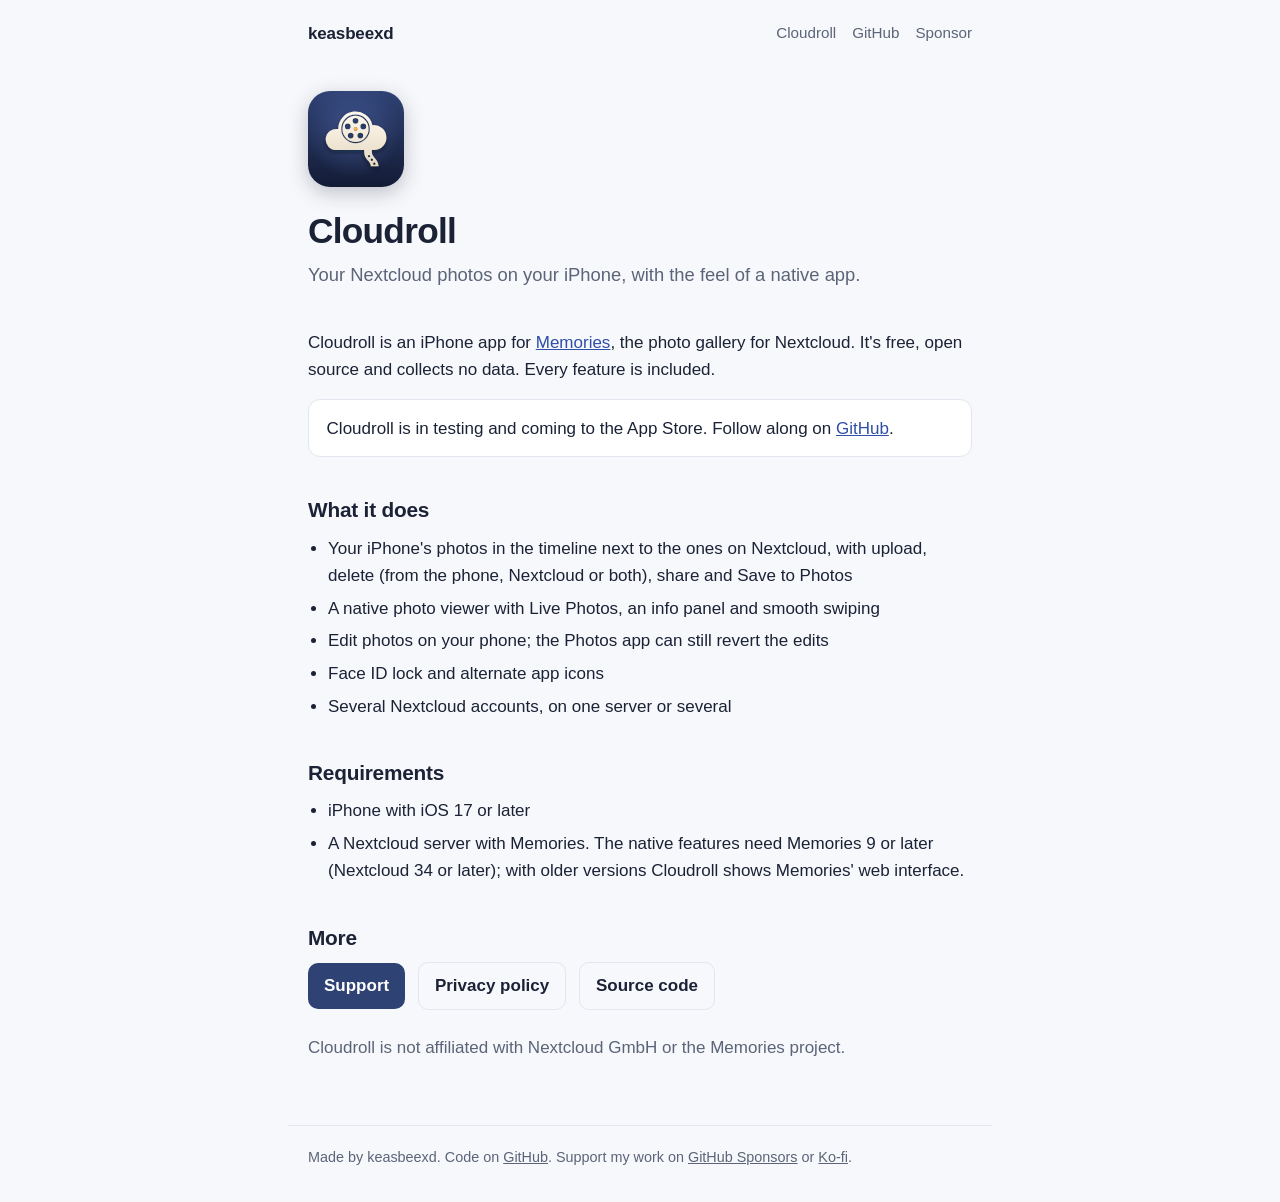
==== cloudroll/index.html @ 5932653b "Home page, Cloudroll page, privacy policy and support page Co-Authored-By: Claude Opus 5.5 <noreply@" ====
<!doctype html>
<html lang="en">
<head>
<meta charset="utf-8">
<meta name="viewport" content="width=device-width, initial-scale=1">
<title>Cloudroll</title>
<meta name="description" content="Cloudroll is a free, open-source iPhone app for Memories, the photo gallery for Nextcloud.">
<link rel="stylesheet" href="/assets/site.css">
<link rel="icon" href="/assets/cloudroll-icon.svg" type="image/svg+xml">
</head>
<body>
<header class="site">
  <a class="home" href="/">keasbeexd</a>
  <nav>
    <a href="/cloudroll/">Cloudroll</a>
    <a href="https://github.com/keasbeexd">GitHub</a>
    <a href="https://github.com/sponsors/keasbeexd">Sponsor</a>
  </nav>
</header>
<main>
<div class="hero">
  <img src="/assets/cloudroll-icon.svg" alt="Cloudroll app icon">
  <div>
    <h1>Cloudroll</h1>
    <p class="lede">Your Nextcloud photos on your iPhone, with the feel of a native app.</p>
  </div>
</div>

<p>Cloudroll is an iPhone app for <a href="https://memories.gallery">Memories</a>, the photo gallery for Nextcloud. It's free, open source and collects no data. Every feature is included.</p>

<div class="note">Cloudroll is in testing and coming to the App Store. Follow along on <a href="https://github.com/keasbeexd/cloudroll">GitHub</a>.</div>

<h2>What it does</h2>
<ul>
  <li>Your iPhone's photos in the timeline next to the ones on Nextcloud, with upload, delete (from the phone, Nextcloud or both), share and Save to Photos</li>
  <li>A native photo viewer with Live Photos, an info panel and smooth swiping</li>
  <li>Edit photos on your phone; the Photos app can still revert the edits</li>
  <li>Face ID lock and alternate app icons</li>
  <li>Several Nextcloud accounts, on one server or several</li>
</ul>

<h2>Requirements</h2>
<ul>
  <li>iPhone with iOS 17 or later</li>
  <li>A Nextcloud server with Memories. The native features need Memories 9 or later (Nextcloud 34 or later); with older versions Cloudroll shows Memories' web interface.</li>
</ul>

<h2>More</h2>
<p>
  <a class="button" href="/cloudroll/support/">Support</a>
  <a class="button secondary" href="/cloudroll/privacy/">Privacy policy</a>
  <a class="button secondary" href="https://github.com/keasbeexd/cloudroll">Source code</a>
</p>

<p class="muted">Cloudroll is not affiliated with Nextcloud GmbH or the Memories project.</p>
</main>
<footer class="site">
  Made by keasbeexd. Code on <a href="https://github.com/keasbeexd">GitHub</a>. Support my work on <a href="https://github.com/sponsors/keasbeexd">GitHub Sponsors</a> or <a href="https://ko-fi.com/keasbeexd">Ko-fi</a>.
</footer>
</body>
</html>
---- assets/site.css ----
:root {
  --bg: #f7f8fb;
  --surface: #ffffff;
  --text: #1b2236;
  --muted: #5b6478;
  --line: #e2e6ef;
  --accent: #2f4274;
  --accent-text: #ffffff;
  --link: #2f4ea8;
  color-scheme: light;
}
@media (prefers-color-scheme: dark) {
  :root {
    --bg: #10141f;
    --surface: #171c2a;
    --text: #e8ebf3;
    --muted: #a2aabd;
    --line: #283047;
    --accent: #f2c063;
    --accent-text: #1b2236;
    --link: #9db6ff;
    color-scheme: dark;
  }
}
* { box-sizing: border-box; }
body {
  margin: 0;
  background: var(--bg);
  color: var(--text);
  font: 17px/1.6 -apple-system, BlinkMacSystemFont, "Segoe UI", Roboto, "Helvetica Neue", Arial, sans-serif;
}
main, header.site, footer.site { max-width: 44rem; margin: 0 auto; padding-inline: 1.25rem; }
header.site { display: flex; align-items: center; justify-content: space-between; gap: 1rem; padding-block: 1.25rem; }
header.site a.home { color: var(--text); font-weight: 700; text-decoration: none; letter-spacing: -0.01em; }
header.site nav { display: flex; gap: 1rem; flex-wrap: wrap; }
header.site nav a { color: var(--muted); text-decoration: none; font-size: 0.95rem; }
header.site nav a:hover { color: var(--text); }
main { padding-block: 1.5rem 3rem; }
h1 { font-size: 2.2rem; line-height: 1.15; letter-spacing: -0.02em; margin: 0 0 0.5rem; }
h2 { font-size: 1.3rem; margin: 2.25rem 0 0.5rem; letter-spacing: -0.01em; }
h3 { font-size: 1.05rem; margin: 1.5rem 0 0.25rem; }
p, ul { margin: 0 0 1rem; }
ul { padding-left: 1.25rem; }
li { margin-bottom: 0.35rem; }
a { color: var(--link); }
.lede { font-size: 1.15rem; color: var(--muted); max-width: 36rem; }
.muted { color: var(--muted); }
.hero { display: flex; gap: 1.5rem; align-items: center; flex-wrap: wrap; margin-bottom: 1.5rem; }
.hero img { width: 96px; height: 96px; border-radius: 22px; box-shadow: 0 6px 20px rgba(20, 30, 60, 0.25); }
.cards { display: grid; gap: 1rem; grid-template-columns: repeat(auto-fit, minmax(14rem, 1fr)); margin: 1rem 0 2rem; }
.card { background: var(--surface); border: 1px solid var(--line); border-radius: 14px; padding: 1rem 1.1rem; text-decoration: none; color: var(--text); display: block; }
.card:hover { border-color: var(--muted); }
.card strong { display: block; margin-bottom: 0.2rem; }
.card span { color: var(--muted); font-size: 0.95rem; }
.button { display: inline-block; background: var(--accent); color: var(--accent-text); padding: 0.6rem 1rem; border-radius: 10px; text-decoration: none; font-weight: 600; margin: 0 0.5rem 0.5rem 0; }
.button.secondary { background: transparent; color: var(--text); border: 1px solid var(--line); }
.note { background: var(--surface); border: 1px solid var(--line); border-radius: 12px; padding: 0.9rem 1.1rem; margin: 1rem 0 1.5rem; }
footer.site { border-top: 1px solid var(--line); padding-block: 1.25rem 2rem; color: var(--muted); font-size: 0.9rem; }
footer.site a { color: var(--muted); }
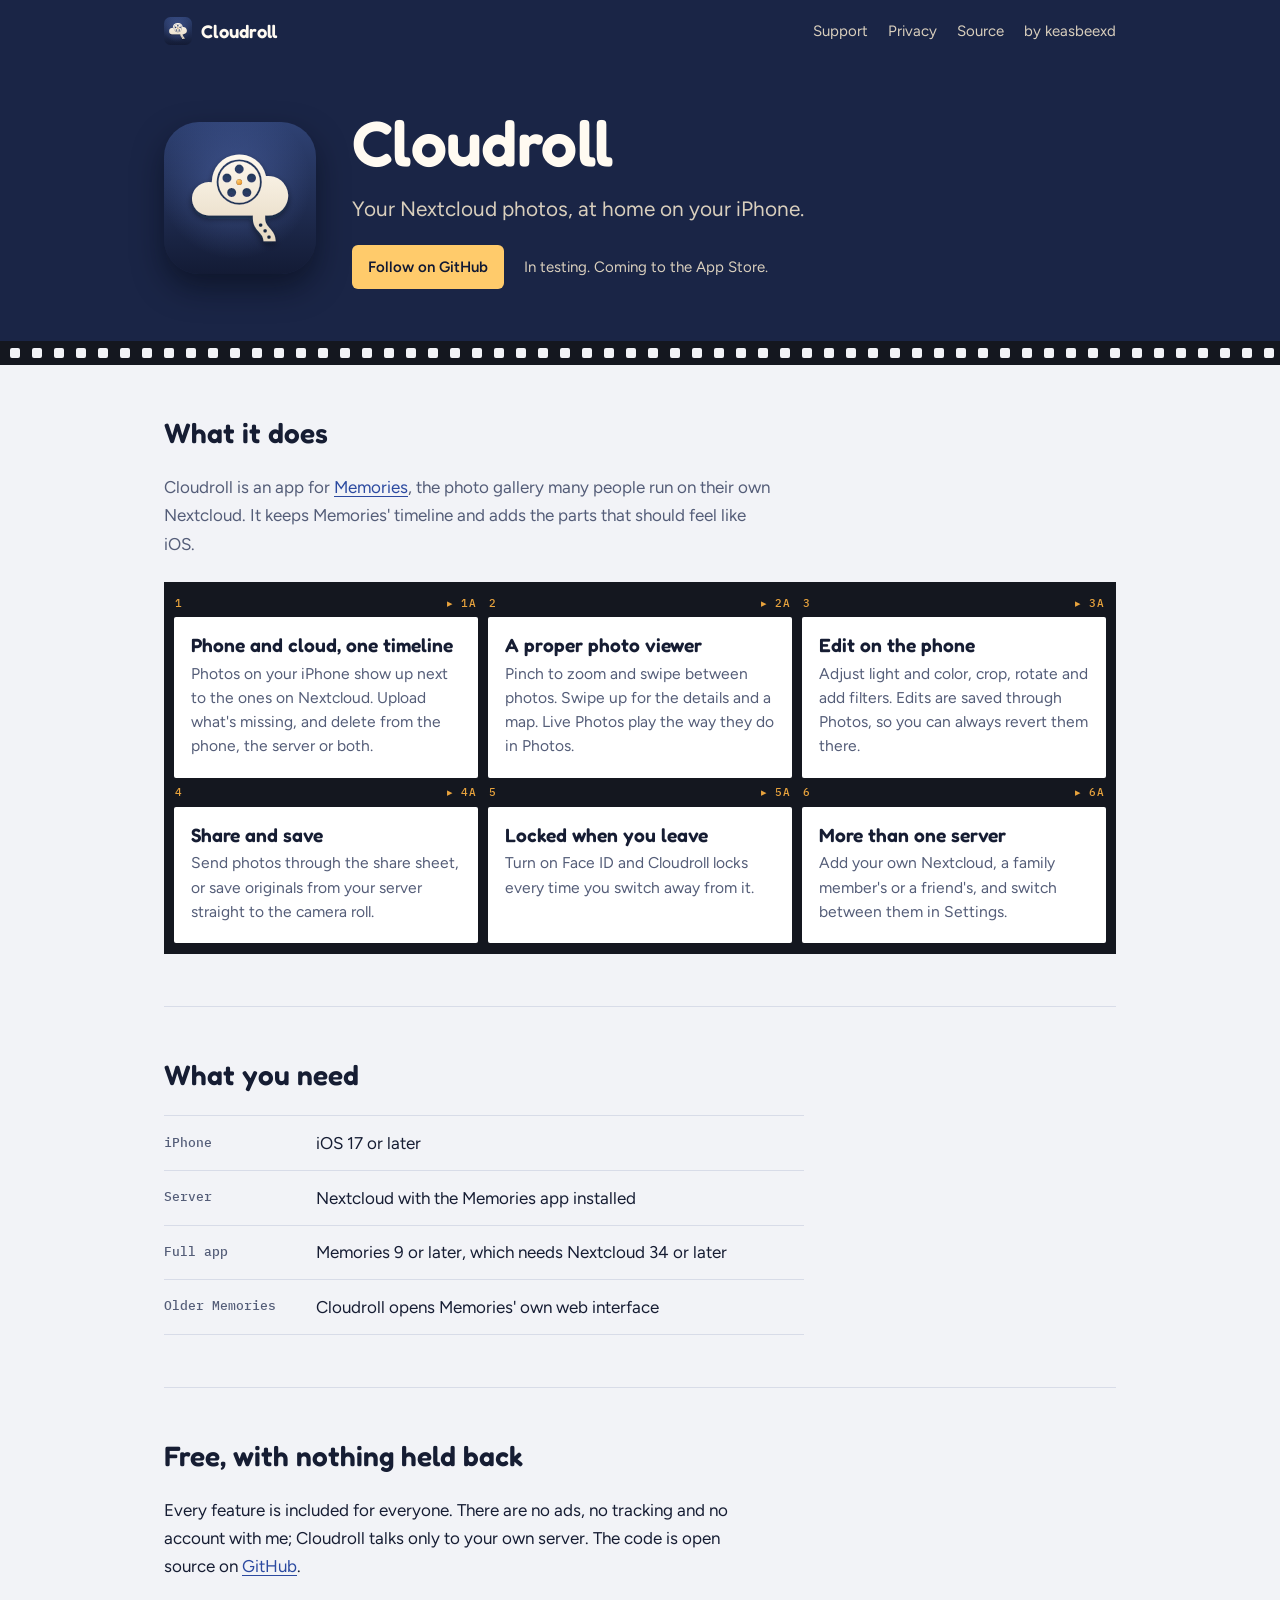
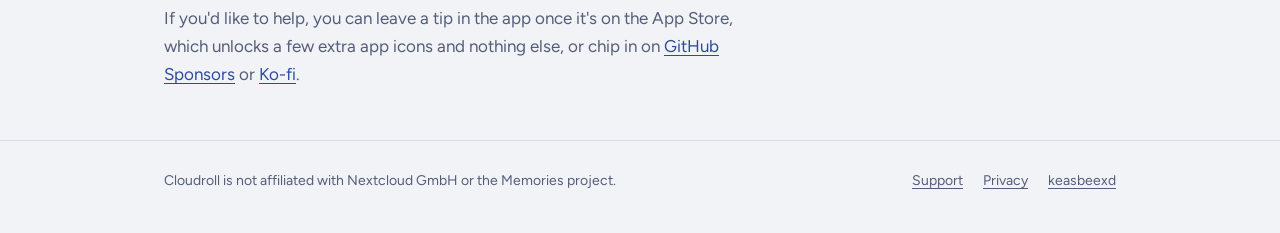
==== commit 32b53d1f: "Redesign: plain personal page, Cloudroll pages in Cloudroll's own style, self-hosted fonts Co-Author" ====
--- a/cloudroll/index.html
+++ b/cloudroll/index.html
@@ -2,60 +2,114 @@
 <html lang="en">
 <head>
 <meta charset="utf-8">
-<meta name="viewport" content="width=device-width, initial-scale=1">
+<meta name="viewport" content="width=device-width, initial-scale=1, viewport-fit=cover">
 <title>Cloudroll</title>
 <meta name="description" content="Cloudroll is a free, open-source iPhone app for Memories, the photo gallery for Nextcloud.">
-<link rel="stylesheet" href="/assets/site.css">
+<link rel="stylesheet" href="/cloudroll/cloudroll.css">
 <link rel="icon" href="/assets/cloudroll-icon.svg" type="image/svg+xml">
+<link rel="preload" href="/assets/fonts/fredoka.woff2" as="font" type="font/woff2" crossorigin>
 </head>
 <body>
-<header class="site">
-  <a class="home" href="/">keasbeexd</a>
-  <nav>
-    <a href="/cloudroll/">Cloudroll</a>
-    <a href="https://github.com/keasbeexd">GitHub</a>
-    <a href="https://github.com/sponsors/keasbeexd">Sponsor</a>
-  </nav>
-</header>
-<main>
-<div class="hero">
-  <img src="/assets/cloudroll-icon.svg" alt="Cloudroll app icon">
-  <div>
-    <h1>Cloudroll</h1>
-    <p class="lede">Your Nextcloud photos on your iPhone, with the feel of a native app.</p>
+<div class="band">
+  <div class="wrap topbar">
+    <a class="mark" href="/cloudroll/"><img src="/assets/cloudroll-icon.svg" alt="">Cloudroll</a>
+    <nav>
+      <a href="/cloudroll/support/">Support</a>
+      <a href="/cloudroll/privacy/">Privacy</a>
+      <a href="https://github.com/keasbeexd/cloudroll">Source</a>
+      <a class="by" href="/">by keasbeexd</a>
+    </nav>
+  </div>
+  <div class="wrap hero">
+    <img class="icon" src="/assets/cloudroll-icon.svg" alt="The Cloudroll app icon: a cloud wound around a film reel">
+    <div class="text">
+      <h1>Cloudroll</h1>
+      <p class="lede">Your Nextcloud photos, at home on your iPhone.</p>
+      <div class="row">
+        <a class="btn" href="https://github.com/keasbeexd/cloudroll">Follow on GitHub</a>
+        <span class="soon">In testing. Coming to the App Store.</span>
+      </div>
+    </div>
   </div>
 </div>
+<div class="sprockets" aria-hidden="true"></div>
 
-<p>Cloudroll is an iPhone app for <a href="https://memories.gallery">Memories</a>, the photo gallery for Nextcloud. It's free, open source and collects no data. Every feature is included.</p>
+<main class="wrap">
+  <section class="section" aria-labelledby="features">
+    <h2 id="features">What it does</h2>
+    <p class="note">Cloudroll is an app for <a href="https://memories.gallery">Memories</a>, the photo gallery many people run on their own Nextcloud. It keeps Memories' timeline and adds the parts that should feel like iOS.</p>
+    <div class="sheet">
+      <article class="frame">
+        <div class="edge" aria-hidden="true"><span>1</span><span>&#9656; 1A</span></div>
+        <div class="shot">
+          <h3>Phone and cloud, one timeline</h3>
+          <p>Photos on your iPhone show up next to the ones on Nextcloud. Upload what's missing, and delete from the phone, the server or both.</p>
+        </div>
+      </article>
+      <article class="frame">
+        <div class="edge" aria-hidden="true"><span>2</span><span>&#9656; 2A</span></div>
+        <div class="shot">
+          <h3>A proper photo viewer</h3>
+          <p>Pinch to zoom and swipe between photos. Swipe up for the details and a map. Live Photos play the way they do in Photos.</p>
+        </div>
+      </article>
+      <article class="frame">
+        <div class="edge" aria-hidden="true"><span>3</span><span>&#9656; 3A</span></div>
+        <div class="shot">
+          <h3>Edit on the phone</h3>
+          <p>Adjust light and color, crop, rotate and add filters. Edits are saved through Photos, so you can always revert them there.</p>
+        </div>
+      </article>
+      <article class="frame">
+        <div class="edge" aria-hidden="true"><span>4</span><span>&#9656; 4A</span></div>
+        <div class="shot">
+          <h3>Share and save</h3>
+          <p>Send photos through the share sheet, or save originals from your server straight to the camera roll.</p>
+        </div>
+      </article>
+      <article class="frame">
+        <div class="edge" aria-hidden="true"><span>5</span><span>&#9656; 5A</span></div>
+        <div class="shot">
+          <h3>Locked when you leave</h3>
+          <p>Turn on Face ID and Cloudroll locks every time you switch away from it.</p>
+        </div>
+      </article>
+      <article class="frame">
+        <div class="edge" aria-hidden="true"><span>6</span><span>&#9656; 6A</span></div>
+        <div class="shot">
+          <h3>More than one server</h3>
+          <p>Add your own Nextcloud, a family member's or a friend's, and switch between them in Settings.</p>
+        </div>
+      </article>
+    </div>
+  </section>
 
-<div class="note">Cloudroll is in testing and coming to the App Store. Follow along on <a href="https://github.com/keasbeexd/cloudroll">GitHub</a>.</div>
+  <section class="section" aria-labelledby="needs">
+    <h2 id="needs">What you need</h2>
+    <dl class="specs">
+      <dt>iPhone</dt><dd>iOS 17 or later</dd>
+      <dt>Server</dt><dd>Nextcloud with the Memories app installed</dd>
+      <dt>Full app</dt><dd>Memories 9 or later, which needs Nextcloud 34 or later</dd>
+      <dt>Older Memories</dt><dd>Cloudroll opens Memories' own web interface</dd>
+    </dl>
+  </section>
 
-<h2>What it does</h2>
-<ul>
-  <li>Your iPhone's photos in the timeline next to the ones on Nextcloud, with upload, delete (from the phone, Nextcloud or both), share and Save to Photos</li>
-  <li>A native photo viewer with Live Photos, an info panel and smooth swiping</li>
-  <li>Edit photos on your phone; the Photos app can still revert the edits</li>
-  <li>Face ID lock and alternate app icons</li>
-  <li>Several Nextcloud accounts, on one server or several</li>
-</ul>
+  <section class="section free" aria-labelledby="free">
+    <h2 id="free">Free, with nothing held back</h2>
+    <p>Every feature is included for everyone. There are no ads, no tracking and no account with me; Cloudroll talks only to your own server. The code is open source on <a href="https://github.com/keasbeexd/cloudroll">GitHub</a>.</p>
+    <p>If you'd like to help, you can leave a tip in the app once it's on the App Store, which unlocks a few extra app icons and nothing else, or chip in on <a href="https://github.com/sponsors/keasbeexd">GitHub Sponsors</a> or <a href="https://ko-fi.com/keasbeexd">Ko-fi</a>.</p>
+  </section>
+</main>
 
-<h2>Requirements</h2>
-<ul>
-  <li>iPhone with iOS 17 or later</li>
-  <li>A Nextcloud server with Memories. The native features need Memories 9 or later (Nextcloud 34 or later); with older versions Cloudroll shows Memories' web interface.</li>
-</ul>
-
-<h2>More</h2>
-<p>
-  <a class="button" href="/cloudroll/support/">Support</a>
-  <a class="button secondary" href="/cloudroll/privacy/">Privacy policy</a>
-  <a class="button secondary" href="https://github.com/keasbeexd/cloudroll">Source code</a>
-</p>
-
-<p class="muted">Cloudroll is not affiliated with Nextcloud GmbH or the Memories project.</p>
-</main>
-<footer class="site">
-  Made by keasbeexd. Code on <a href="https://github.com/keasbeexd">GitHub</a>. Support my work on <a href="https://github.com/sponsors/keasbeexd">GitHub Sponsors</a> or <a href="https://ko-fi.com/keasbeexd">Ko-fi</a>.
+<footer class="foot">
+  <div class="wrap">
+    <span>Cloudroll is not affiliated with Nextcloud GmbH or the Memories project.</span>
+    <nav>
+      <a href="/cloudroll/support/">Support</a>
+      <a href="/cloudroll/privacy/">Privacy</a>
+      <a href="/">keasbeexd</a>
+    </nav>
+  </div>
 </footer>
 </body>
 </html>
--- a/cloudroll/cloudroll.css
+++ b/cloudroll/cloudroll.css
@@ -0,0 +1,154 @@
+/* Cloudroll pages: the icon's night navy as a flat band, a sprocket edge under it,
+   features printed as frames on a contact sheet, documents in one reading column. */
+
+@font-face { font-family: "Fredoka"; src: url("/assets/fonts/fredoka.woff2") format("woff2"); font-weight: 500 600; font-display: swap; }
+@font-face { font-family: "Figtree"; src: url("/assets/fonts/figtree.woff2") format("woff2"); font-weight: 400 700; font-display: swap; }
+@font-face { font-family: "IBM Plex Mono"; src: url("/assets/fonts/plex-mono-500.woff2") format("woff2"); font-weight: 500; font-display: swap; }
+
+:root {
+  /* Fixed brand colors, from the app icon */
+  --night: #1a2546;
+  --night-deep: #111933;
+  --cloud: #fffaf1;
+  --cloud-dim: #d9cfbd;
+  --amber: #ffcb6b;
+
+  /* Theme tokens (light) */
+  --page: #f2f3f7;
+  --sheet: #ffffff;
+  --ink: #161d33;
+  --ink-soft: #545d78;
+  --rule: #d8dce8;
+  --link: #2c4aa0;
+  --film: #14171f;
+  --edge-print: #e8a33d;
+  --focus: #2c4aa0;
+
+  --font-display: "Fredoka", "Nunito", "Arial Rounded MT Bold", ui-rounded, system-ui, sans-serif;
+  --font-body: "Figtree", -apple-system, BlinkMacSystemFont, "Segoe UI", Roboto, sans-serif;
+  --font-mono: "IBM Plex Mono", ui-monospace, "SF Mono", Menlo, Consolas, monospace;
+  color-scheme: light;
+}
+@media (prefers-color-scheme: dark) {
+  :root:not([data-theme="light"]) {
+    --page: #0c1020;
+    --sheet: #161c30;
+    --ink: #eceef5;
+    --ink-soft: #a5acc2;
+    --rule: #252d47;
+    --link: #a9bdf5;
+    --film: #05070d;
+    --focus: #ffcb6b;
+    color-scheme: dark;
+  }
+}
+:root[data-theme="dark"] {
+  --page: #0c1020;
+  --sheet: #161c30;
+  --ink: #eceef5;
+  --ink-soft: #a5acc2;
+  --rule: #252d47;
+  --link: #a9bdf5;
+  --film: #05070d;
+  --focus: #ffcb6b;
+  color-scheme: dark;
+}
+
+* { box-sizing: border-box; }
+html { -webkit-text-size-adjust: 100%; }
+body { margin: 0; background: var(--page); color: var(--ink); font: 400 1.0625rem/1.65 var(--font-body); }
+a { color: var(--link); text-underline-offset: 0.18em; }
+a:focus-visible { outline: 2px solid var(--focus); outline-offset: 3px; border-radius: 3px; }
+h1, h2, h3 { margin: 0; font-family: var(--font-display); font-weight: 600; line-height: 1.15; text-wrap: balance; }
+p { margin: 0; }
+
+.wrap {
+  max-width: 62rem;
+  margin-inline: auto;
+  padding-left: max(20px, env(safe-area-inset-left, 0px));
+  padding-right: max(20px, env(safe-area-inset-right, 0px));
+}
+
+/* Night band */
+.band { background: var(--night); color: var(--cloud); }
+.band a { color: var(--cloud); }
+.topbar { display: flex; align-items: center; justify-content: space-between; gap: 0.75rem 1.5rem; flex-wrap: wrap; padding-block: 1rem; font-size: 0.9375rem; }
+.topbar .mark { display: inline-flex; align-items: center; gap: 0.55rem; font-family: var(--font-display); font-weight: 600; font-size: 1.15rem; text-decoration: none; }
+.topbar .mark img { width: 28px; height: 28px; border-radius: 6.5px; }
+.topbar nav { display: flex; gap: 0.25rem 1.25rem; flex-wrap: wrap; }
+.topbar nav a { text-decoration: none; color: var(--cloud-dim); }
+.topbar nav a:hover, .topbar nav a[aria-current="page"] { color: var(--cloud); text-decoration: underline; }
+.topbar .by { color: var(--cloud-dim); }
+
+.hero { display: grid; grid-template-columns: auto 1fr; gap: 1.5rem 2.25rem; align-items: center; padding-block: 2.75rem 3.25rem; }
+.hero .icon { width: clamp(104px, 17vw, 152px); height: auto; aspect-ratio: 1; border-radius: 23%; box-shadow: 0 14px 30px rgba(4, 7, 18, 0.5); }
+.hero .text { display: grid; gap: 0.85rem; justify-items: start; }
+.hero h1 { font-size: clamp(2.6rem, 1.8rem + 3.5vw, 4rem); letter-spacing: -0.01em; }
+.hero .lede { font-size: 1.3rem; line-height: 1.45; color: var(--cloud-dim); max-width: 31rem; }
+.hero .row { display: flex; flex-wrap: wrap; gap: 0.75rem 1.25rem; align-items: center; margin-top: 0.5rem; }
+.hero .soon { font-size: 0.9375rem; color: var(--cloud-dim); }
+@media (max-width: 560px) { .hero { grid-template-columns: 1fr; } }
+
+.btn { display: inline-block; padding: 0.6rem 1rem; border-radius: 6px; font-weight: 600; font-size: 0.9375rem; text-decoration: none; background: var(--amber); color: var(--night-deep); }
+.band .btn { color: var(--night-deep); }
+.btn:hover { background: #ffd98f; }
+
+/* Sprocket edge between the band and the page */
+.sprockets {
+  height: 24px;
+  background: var(--film);
+  /* Holes are cut out, so the page shows through them in either theme */
+  -webkit-mask: url("data:image/svg+xml,%3Csvg xmlns='http://www.w3.org/2000/svg' width='22' height='24'%3E%3Cpath fill-rule='evenodd' d='M0 0H22V24H0Z M8 7H14Q16 7 16 9V15Q16 17 14 17H8Q6 17 6 15V9Q6 7 8 7Z'/%3E%3C/svg%3E") 4px 0 / 22px 24px repeat-x;
+  mask: url("data:image/svg+xml,%3Csvg xmlns='http://www.w3.org/2000/svg' width='22' height='24'%3E%3Cpath fill-rule='evenodd' d='M0 0H22V24H0Z M8 7H14Q16 7 16 9V15Q16 17 14 17H8Q6 17 6 15V9Q6 7 8 7Z'/%3E%3C/svg%3E") 4px 0 / 22px 24px repeat-x;
+}
+
+/* Page sections */
+.section { padding-block: 3.25rem; display: grid; gap: 1.5rem; }
+.section + .section { border-top: 1px solid var(--rule); }
+.section > h2 { font-size: 1.75rem; }
+.section .note { color: var(--ink-soft); max-width: 38rem; }
+
+/* Contact sheet: each feature is one frame, with the film's edge print above it */
+.sheet { background: var(--film); padding: 0.4rem 0.6rem 0.7rem; display: grid; grid-template-columns: repeat(3, 1fr); column-gap: 0.6rem; }
+@media (max-width: 860px) { .sheet { grid-template-columns: repeat(2, 1fr); } }
+@media (max-width: 540px) { .sheet { grid-template-columns: 1fr; } }
+.frame { display: grid; grid-template-rows: auto 1fr; }
+.frame .edge { font-family: var(--font-mono); font-weight: 500; font-size: 0.6875rem; letter-spacing: 0.06em; color: var(--edge-print); padding: 0.35rem 0.1rem; display: flex; justify-content: space-between; font-variant-numeric: tabular-nums; }
+.frame .shot { background: var(--sheet); border-radius: 2px; padding: 1.05rem 1.1rem 1.2rem; display: grid; gap: 0.35rem; align-content: start; }
+.frame h3 { font-size: 1.2rem; }
+.frame p { color: var(--ink-soft); font-size: 0.975rem; line-height: 1.55; }
+
+/* Requirements, set like the data on a film box */
+.specs { display: grid; grid-template-columns: max-content 1fr; margin: 0; max-width: 40rem; border-top: 1px solid var(--rule); }
+.specs dt, .specs dd { margin: 0; padding-block: 0.8rem; border-bottom: 1px solid var(--rule); }
+.specs dt { font-family: var(--font-mono); font-weight: 500; font-size: 0.8125rem; color: var(--ink-soft); padding-right: 2.5rem; padding-top: 0.95rem; }
+@media (max-width: 480px) {
+  .specs { grid-template-columns: 1fr; }
+  .specs dt { border-bottom: 0; padding-bottom: 0; }
+}
+
+.free p { max-width: 38rem; }
+.free p + p { color: var(--ink-soft); }
+
+/* Documents: privacy and support */
+.doc-head { padding-block: 2.25rem 2.75rem; display: grid; gap: 0.6rem; }
+.doc-head h1 { font-size: clamp(2rem, 1.6rem + 2vw, 2.75rem); }
+.doc-head p { color: var(--cloud-dim); }
+.doc { padding-block: 2.75rem 4rem; display: grid; gap: 2.5rem; max-width: 40rem; }
+.doc section { display: grid; gap: 0.85rem; }
+.doc h2 { font-size: 1.35rem; }
+.doc h3 { font-family: var(--font-body); font-weight: 700; font-size: 1.0625rem; }
+.doc ul { margin: 0; padding-left: 1.2rem; display: grid; gap: 0.6rem; }
+.doc .qa { display: grid; gap: 0.35rem; }
+
+/* Modeled on the App Store's privacy label */
+.label { background: var(--sheet); border: 1px solid var(--rule); border-radius: 14px; padding: 1.25rem 1.4rem; display: grid; grid-template-columns: auto 1fr; gap: 0.2rem 1rem; align-items: center; }
+.label svg { grid-row: span 2; width: 40px; height: 40px; color: var(--ink); }
+.label strong { font-family: var(--font-display); font-weight: 600; font-size: 1.2rem; }
+.label p { color: var(--ink-soft); font-size: 0.975rem; }
+
+/* Footer */
+.foot { border-top: 1px solid var(--rule); font-size: 0.875rem; color: var(--ink-soft); }
+.foot .wrap { padding-block: 1.75rem 2.5rem; display: flex; flex-wrap: wrap; gap: 0.6rem 2rem; justify-content: space-between; }
+.foot nav { display: flex; flex-wrap: wrap; gap: 0.4rem 1.25rem; }
+.foot a { color: var(--ink-soft); }
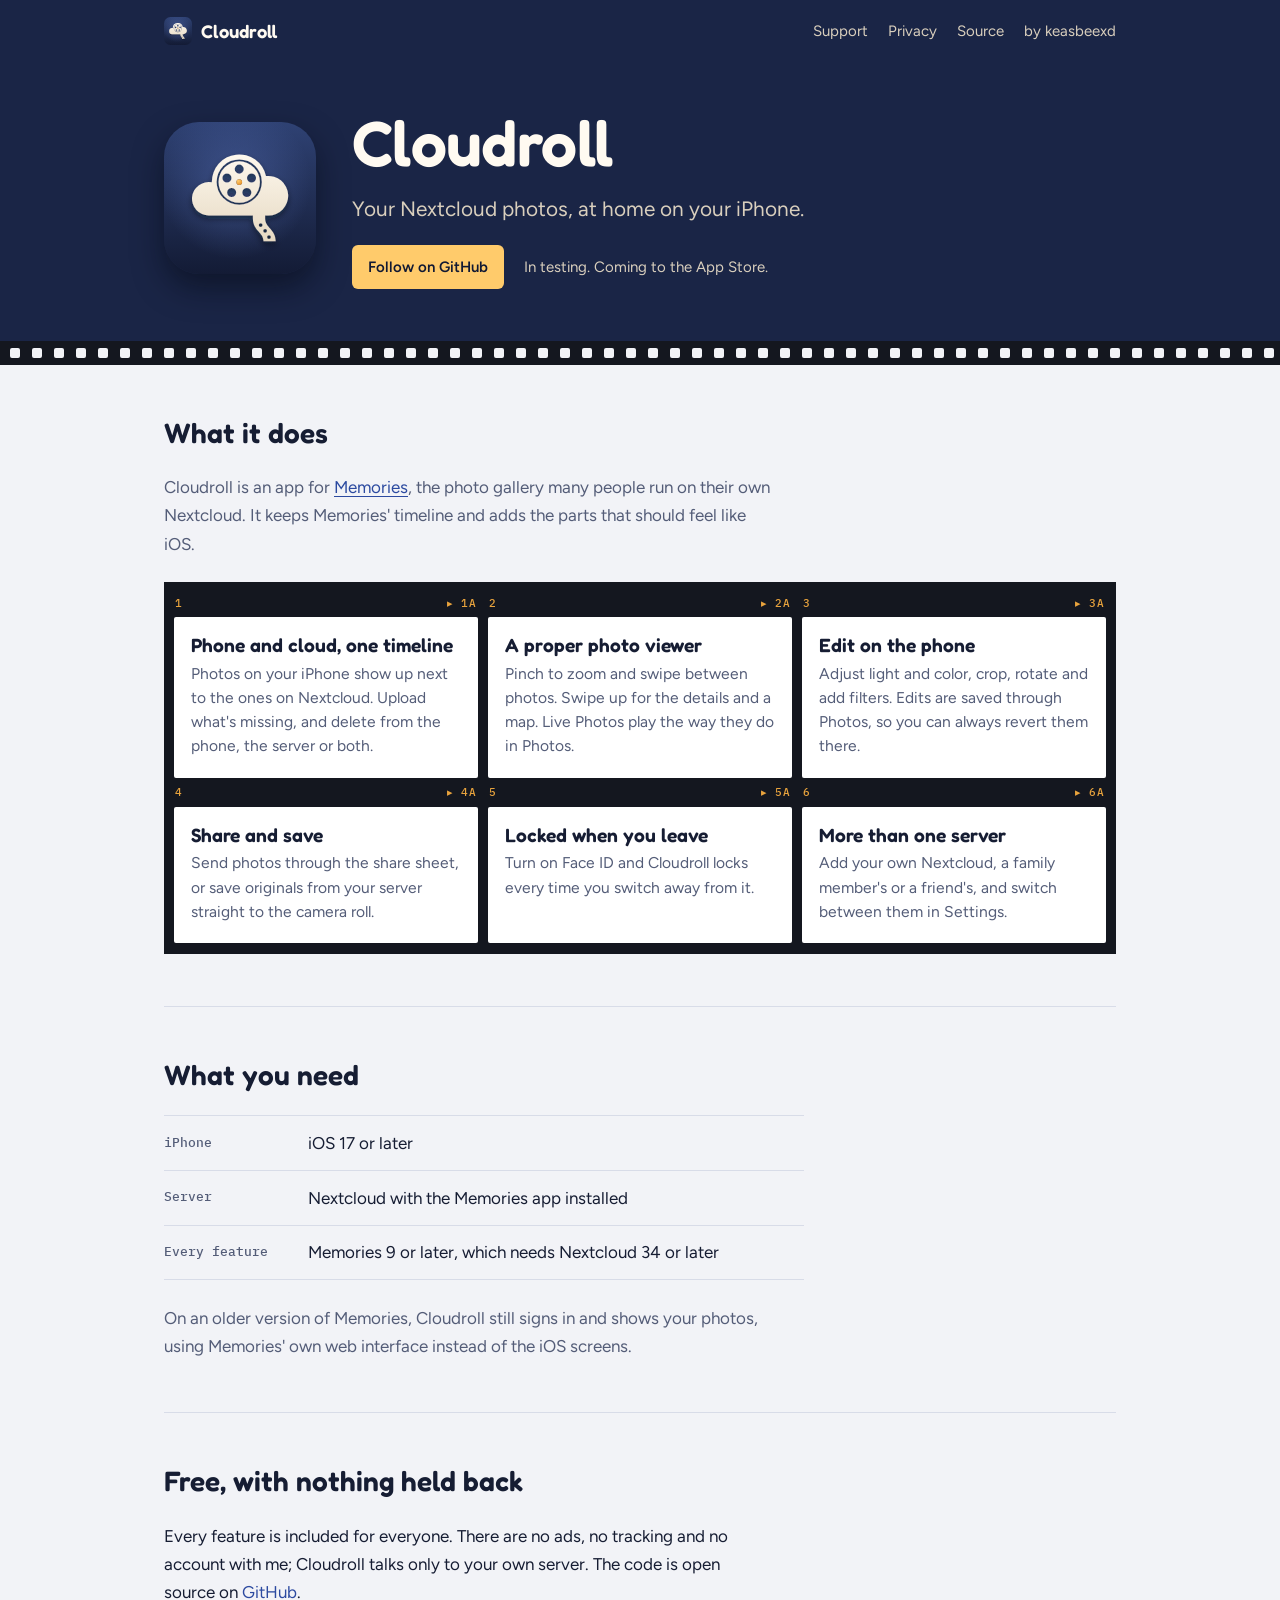
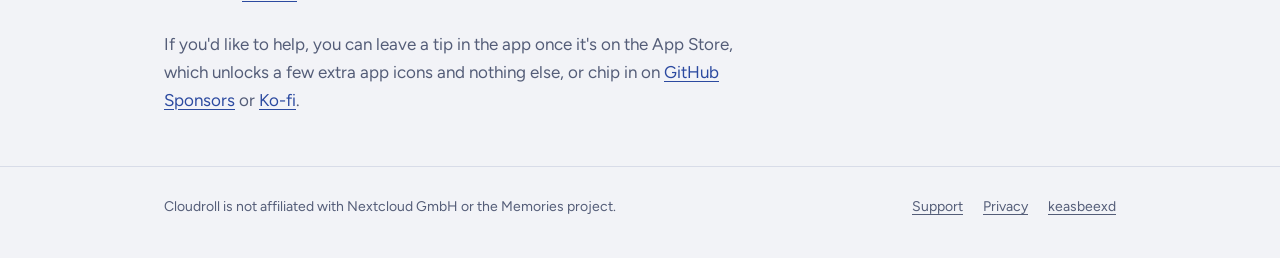
==== commit 7c0cc67a: "Personal page as a Turbo Pascal IDE screen; move the older-Memories note out of the requirements Co-" ====
--- a/cloudroll/index.html
+++ b/cloudroll/index.html
@@ -89,9 +89,9 @@
     <dl class="specs">
       <dt>iPhone</dt><dd>iOS 17 or later</dd>
       <dt>Server</dt><dd>Nextcloud with the Memories app installed</dd>
-      <dt>Full app</dt><dd>Memories 9 or later, which needs Nextcloud 34 or later</dd>
-      <dt>Older Memories</dt><dd>Cloudroll opens Memories' own web interface</dd>
+      <dt>Every feature</dt><dd>Memories 9 or later, which needs Nextcloud 34 or later</dd>
     </dl>
+    <p class="note">On an older version of Memories, Cloudroll still signs in and shows your photos, using Memories' own web interface instead of the iOS screens.</p>
   </section>
 
   <section class="section free" aria-labelledby="free">
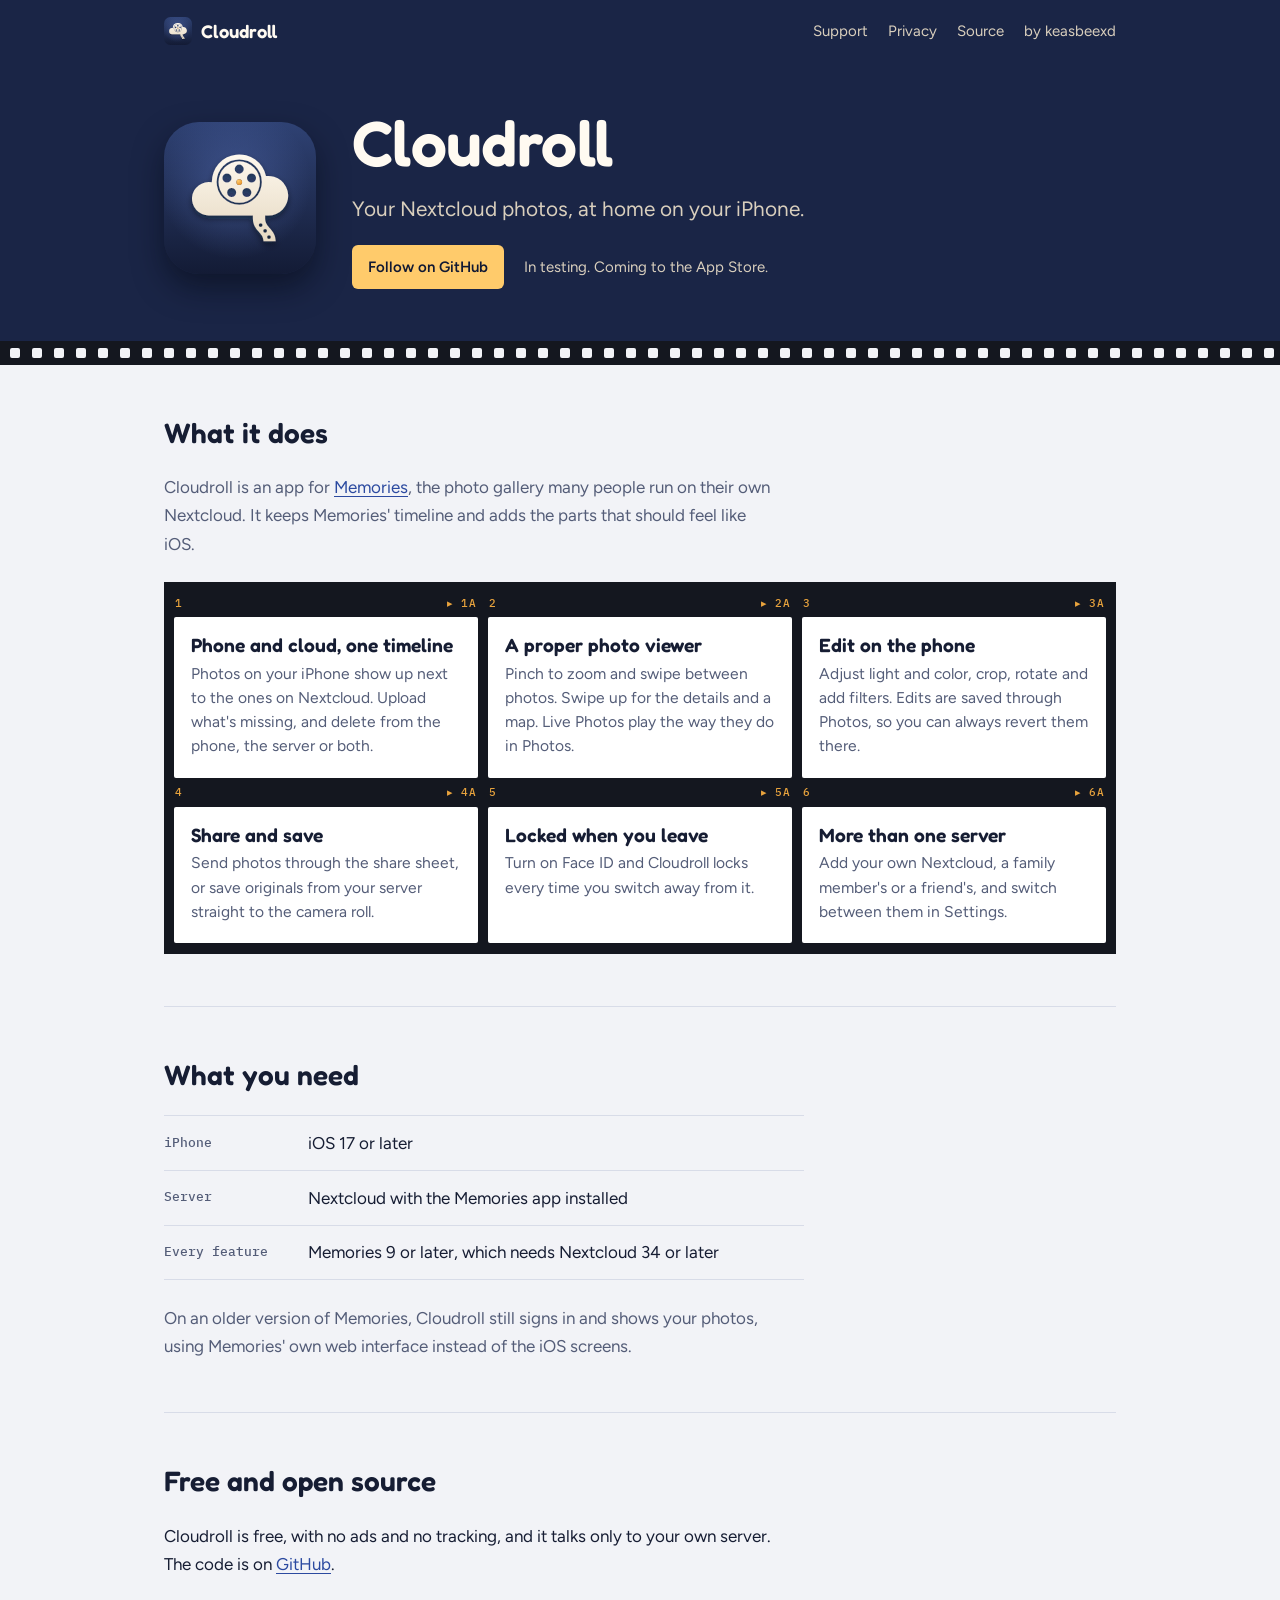
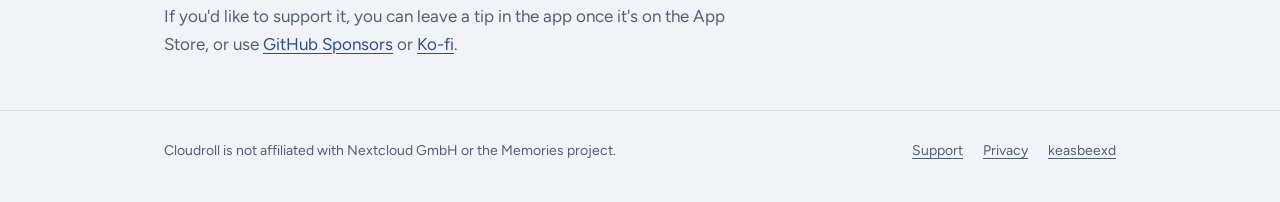
==== commit 91040151: "Plainer bio, uses Coffee, Linux, Crayons; paid-tier wording only in the footer Co-Authored-By: Claud" ====
--- a/cloudroll/index.html
+++ b/cloudroll/index.html
@@ -95,9 +95,9 @@
   </section>
 
   <section class="section free" aria-labelledby="free">
-    <h2 id="free">Free, with nothing held back</h2>
-    <p>Every feature is included for everyone. There are no ads, no tracking and no account with me; Cloudroll talks only to your own server. The code is open source on <a href="https://github.com/keasbeexd/cloudroll">GitHub</a>.</p>
-    <p>If you'd like to help, you can leave a tip in the app once it's on the App Store, which unlocks a few extra app icons and nothing else, or chip in on <a href="https://github.com/sponsors/keasbeexd">GitHub Sponsors</a> or <a href="https://ko-fi.com/keasbeexd">Ko-fi</a>.</p>
+    <h2 id="free">Free and open source</h2>
+    <p>Cloudroll is free, with no ads and no tracking, and it talks only to your own server. The code is on <a href="https://github.com/keasbeexd/cloudroll">GitHub</a>.</p>
+    <p>If you'd like to support it, you can leave a tip in the app once it's on the App Store, or use <a href="https://github.com/sponsors/keasbeexd">GitHub Sponsors</a> or <a href="https://ko-fi.com/keasbeexd">Ko-fi</a>.</p>
   </section>
 </main>
 
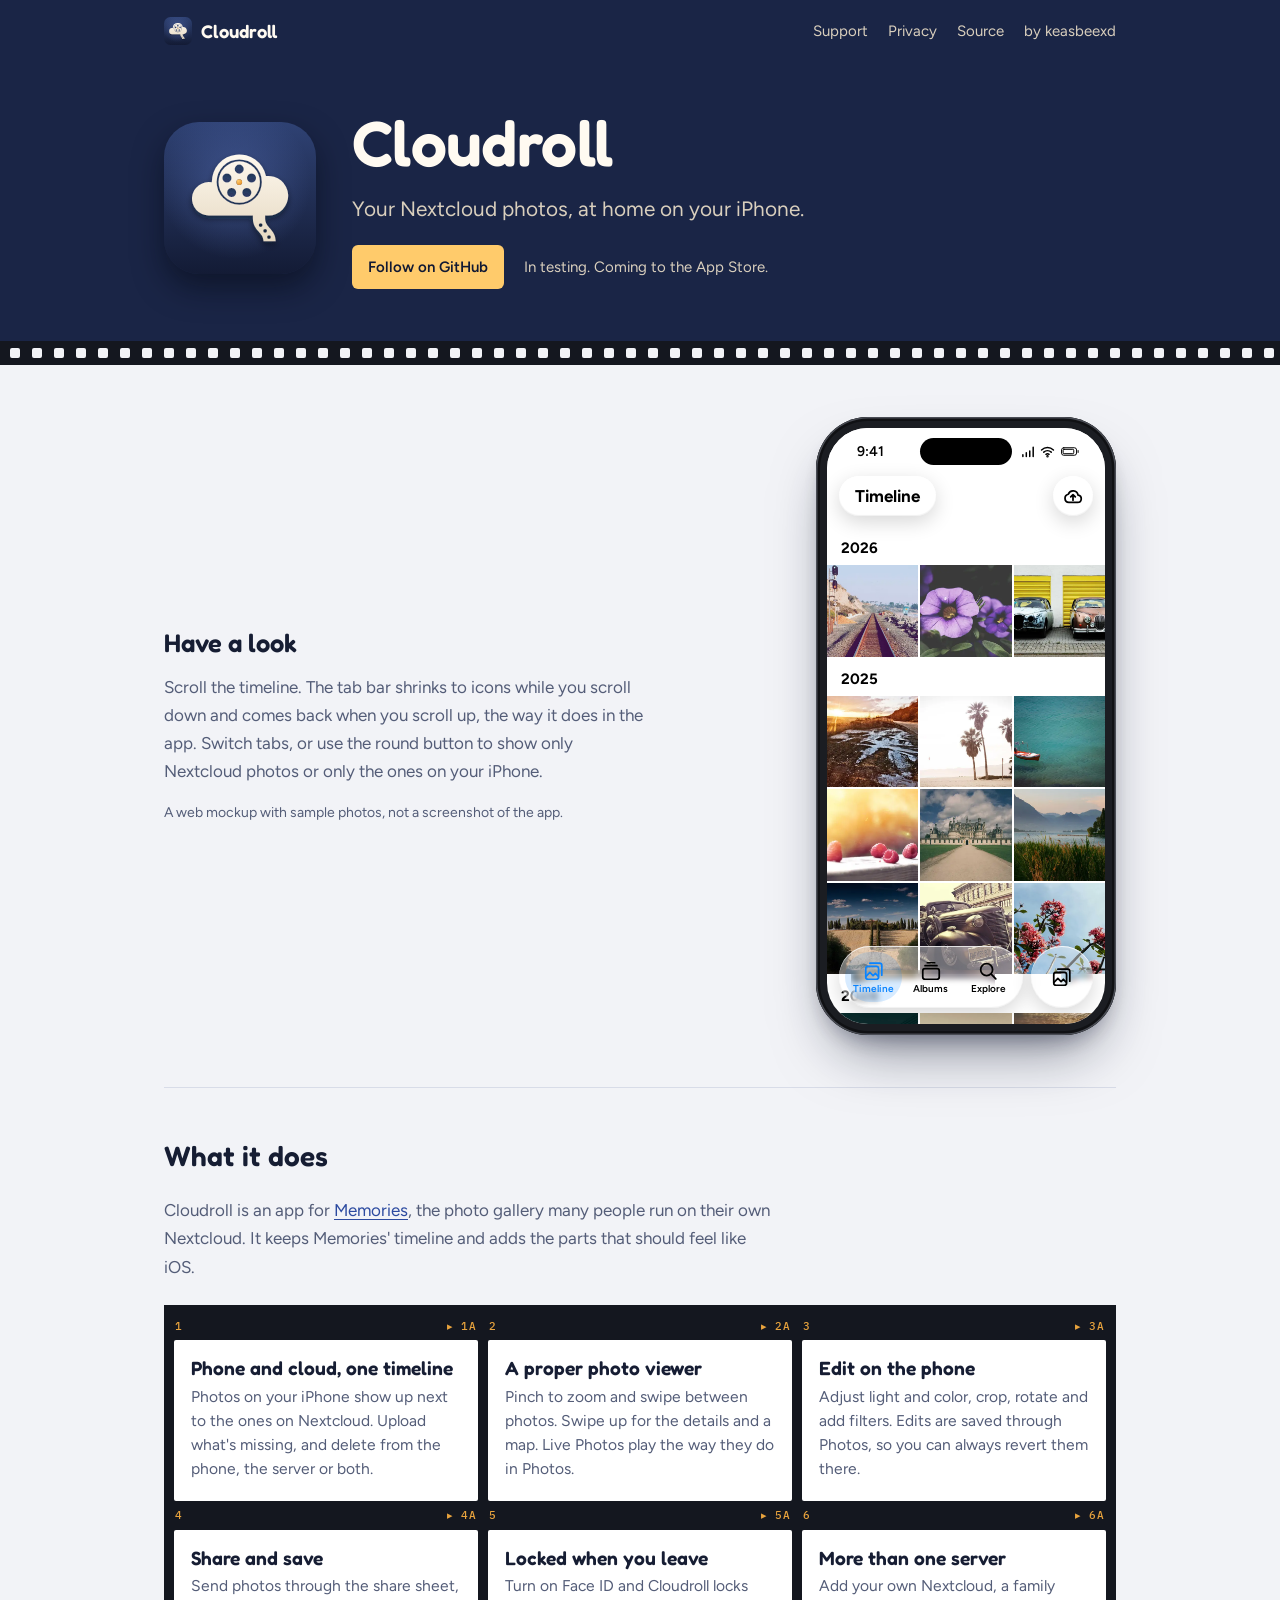
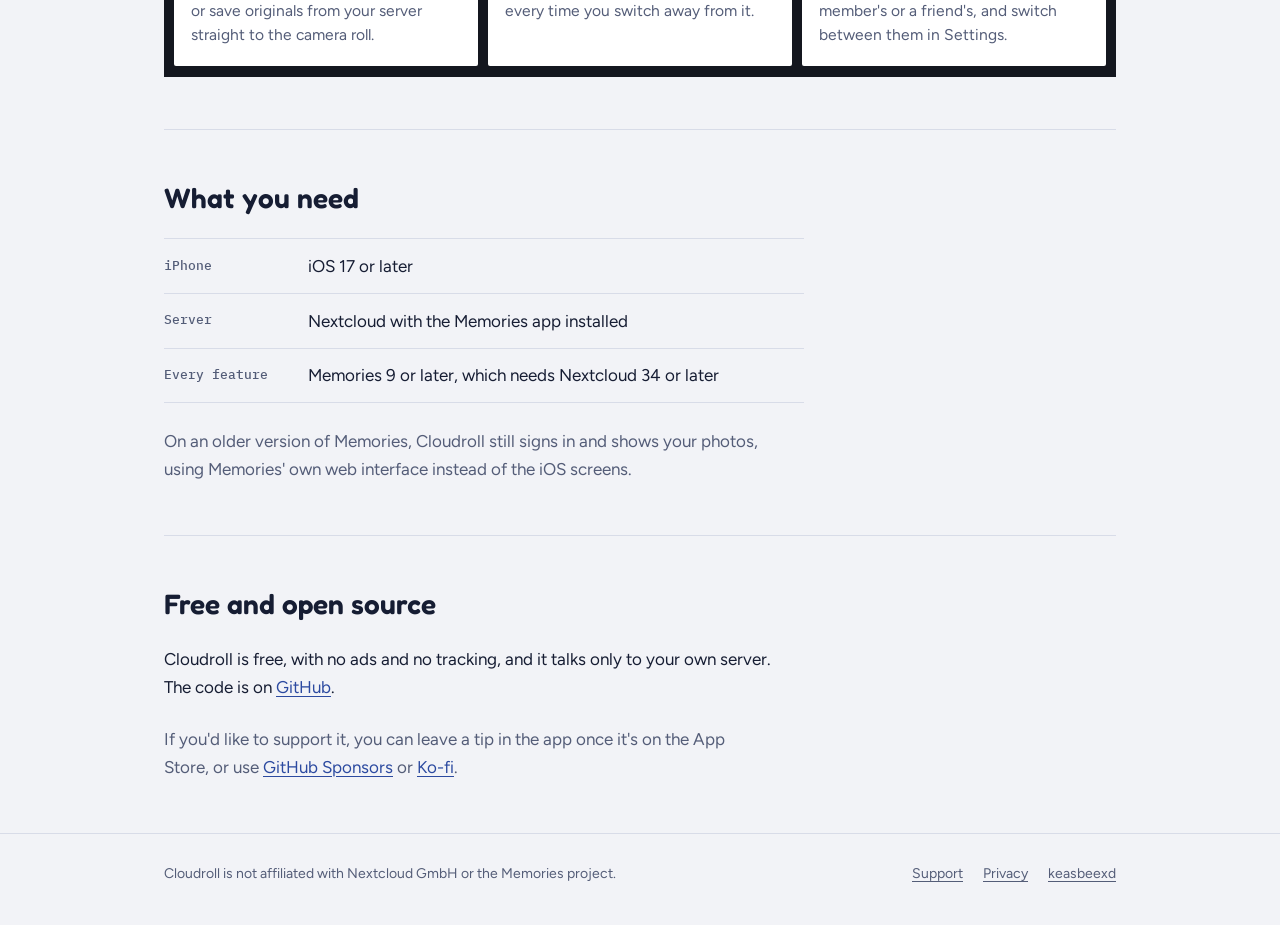
==== commit de9803da: "Interactive IDE on the home page, phone mockup on the Cloudroll page The home page's menus, windows " ====
--- a/cloudroll/index.html
+++ b/cloudroll/index.html
@@ -8,6 +8,7 @@
 <link rel="stylesheet" href="/cloudroll/cloudroll.css">
 <link rel="icon" href="/assets/cloudroll-icon.svg" type="image/svg+xml">
 <link rel="preload" href="/assets/fonts/fredoka.woff2" as="font" type="font/woff2" crossorigin>
+<script src="/cloudroll/demo.js" defer></script>
 </head>
 <body>
 <div class="band">
@@ -35,6 +36,88 @@
 <div class="sprockets" aria-hidden="true"></div>
 
 <main class="wrap">
+  <section class="section demo" aria-labelledby="look">
+    <div class="demo-text">
+      <h2 id="look">Have a look</h2>
+      <p class="note">Scroll the timeline. The tab bar shrinks to icons while you scroll down and comes back when you scroll up, the way it does in the app. Switch tabs, or use the round button to show only Nextcloud photos or only the ones on your iPhone.</p>
+      <p class="fine">A web mockup with sample photos, not a screenshot of the app.</p>
+    </div>
+    <div class="stage">
+      <div class="phone" role="group" aria-label="Mockup of Cloudroll on an iPhone">
+        <div class="screen">
+          <div class="statusbar" aria-hidden="true"><span>9:41</span><span class="island"></span><span class="sysicons"><svg class="ico" aria-hidden="true"><use href="#i-signal"/></svg><svg class="ico" aria-hidden="true"><use href="#i-wifi"/></svg><svg class="ico" aria-hidden="true"><use href="#i-battery"/></svg></span></div>
+          <div class="nav-top">
+            <span class="glass pill" data-glass><span class="title">Timeline</span></span>
+            <button class="glass round" type="button" data-glass aria-label="Upload"><svg class="ico" aria-hidden="true"><use href="#i-upload"/></svg></button>
+          </div>
+          <div class="scroller" tabindex="0" aria-label="Photos">
+            <div class="panel" data-panel="timeline">
+              <section class="day"><h3>2026</h3><div class="grid"><span class="ph" data-src="phone"><img src="/cloudroll/demo/1015.webp" alt="" width="360" height="360" loading="lazy" decoding="async"></span><span class="ph" data-src="phone"><img src="/cloudroll/demo/1014.webp" alt="" width="360" height="360" loading="lazy" decoding="async"></span><span class="ph" data-src="both"><img src="/cloudroll/demo/1013.webp" alt="" width="360" height="360" loading="lazy" decoding="async"></span></div></section>
+              <section class="day"><h3>2025</h3><div class="grid"><span class="ph" data-src="both"><img src="/cloudroll/demo/1012.webp" alt="" width="360" height="360" loading="lazy" decoding="async"></span><span class="ph" data-src="cloud"><img src="/cloudroll/demo/1011.webp" alt="" width="360" height="360" loading="lazy" decoding="async"></span><span class="ph" data-src="both"><img src="/cloudroll/demo/1010.webp" alt="" width="360" height="360" loading="lazy" decoding="async"></span><span class="ph" data-src="cloud"><img src="/cloudroll/demo/1009.webp" alt="" width="360" height="360" loading="lazy" decoding="async"></span><span class="ph" data-src="cloud"><img src="/cloudroll/demo/1008.webp" alt="" width="360" height="360" loading="lazy" decoding="async"></span><span class="ph" data-src="cloud"><img src="/cloudroll/demo/1007.webp" alt="" width="360" height="360" loading="lazy" decoding="async"></span><span class="ph" data-src="cloud"><img src="/cloudroll/demo/1006.webp" alt="" width="360" height="360" loading="lazy" decoding="async"></span><span class="ph" data-src="cloud"><img src="/cloudroll/demo/1005.webp" alt="" width="360" height="360" loading="lazy" decoding="async"></span><span class="ph" data-src="cloud"><img src="/cloudroll/demo/1004.webp" alt="" width="360" height="360" loading="lazy" decoding="async"></span></div></section>
+              <section class="day"><h3>2024</h3><div class="grid"><span class="ph" data-src="cloud"><img src="/cloudroll/demo/1003.webp" alt="" width="360" height="360" loading="lazy" decoding="async"></span><span class="ph" data-src="cloud"><img src="/cloudroll/demo/1002.webp" alt="" width="360" height="360" loading="lazy" decoding="async"></span><span class="ph" data-src="cloud"><img src="/cloudroll/demo/1001.webp" alt="" width="360" height="360" loading="lazy" decoding="async"></span></div></section>
+            </div>
+            <div class="panel" data-panel="albums" hidden>
+              <div class="albums">
+                <div class="album"><img src="/cloudroll/demo/1008.webp" alt="" width="360" height="360" loading="lazy" decoding="async"><strong>Road trips</strong><span>3 photos</span></div>
+                <div class="album"><img src="/cloudroll/demo/1004.webp" alt="" width="360" height="360" loading="lazy" decoding="async"><strong>Flowers</strong><span>2 photos</span></div>
+                <div class="album"><img src="/cloudroll/demo/1005.webp" alt="" width="360" height="360" loading="lazy" decoding="async"><strong>Cars</strong><span>2 photos</span></div>
+                <div class="album"><img src="/cloudroll/demo/1010.webp" alt="" width="360" height="360" loading="lazy" decoding="async"><strong>By the water</strong><span>3 photos</span></div>
+                <div class="album"><img src="/cloudroll/demo/1001.webp" alt="" width="360" height="360" loading="lazy" decoding="async"><strong>Sunsets</strong><span>2 photos</span></div>
+                <div class="album"><img src="/cloudroll/demo/1003.webp" alt="" width="360" height="360" loading="lazy" decoding="async"><strong>City</strong><span>1 photos</span></div>
+              </div>
+            </div>
+            <div class="panel" data-panel="explore" hidden>
+              <h3 class="row-title">Places</h3>
+              <div class="places">
+                <div class="place"><img src="/cloudroll/demo/1003.webp" alt="" width="360" height="360" loading="lazy" decoding="async"><span>London</span></div>
+                <div class="place"><img src="/cloudroll/demo/1006.webp" alt="" width="360" height="360" loading="lazy" decoding="async"><span>Tuscany</span></div>
+                <div class="place"><img src="/cloudroll/demo/1008.webp" alt="" width="360" height="360" loading="lazy" decoding="async"><span>Chambord</span></div>
+                <div class="place"><img src="/cloudroll/demo/1015.webp" alt="" width="360" height="360" loading="lazy" decoding="async"><span>San Clemente</span></div>
+              </div>
+              <h3 class="row-title">Tags</h3>
+              <div class="tags">
+                <div class="tag"><img src="/cloudroll/demo/1001.webp" alt="" width="360" height="360" loading="lazy" decoding="async"><span>Sunset</span></div>
+                <div class="tag"><img src="/cloudroll/demo/1014.webp" alt="" width="360" height="360" loading="lazy" decoding="async"><span>Flowers</span></div>
+                <div class="tag"><img src="/cloudroll/demo/1013.webp" alt="" width="360" height="360" loading="lazy" decoding="async"><span>Cars</span></div>
+                <div class="tag"><img src="/cloudroll/demo/1011.webp" alt="" width="360" height="360" loading="lazy" decoding="async"><span>Beach</span></div>
+                <div class="tag"><img src="/cloudroll/demo/1007.webp" alt="" width="360" height="360" loading="lazy" decoding="async"><span>Mountains</span></div>
+                <div class="tag"><img src="/cloudroll/demo/1009.webp" alt="" width="360" height="360" loading="lazy" decoding="async"><span>Food</span></div>
+              </div>
+            </div>
+          </div>
+          <div class="dock">
+            <nav class="glass tabbar" data-glass aria-label="Tabs">
+              <span class="sel" aria-hidden="true"></span>
+              <button type="button" data-tab="timeline" aria-current="page"><svg class="ico" aria-hidden="true"><use href="#i-timeline"/></svg><span>Timeline</span></button>
+              <button type="button" data-tab="albums"><svg class="ico" aria-hidden="true"><use href="#i-albums"/></svg><span>Albums</span></button>
+              <button type="button" data-tab="explore"><svg class="ico" aria-hidden="true"><use href="#i-explore"/></svg><span>Explore</span></button>
+            </nav>
+            <button class="glass round source" type="button" data-glass aria-haspopup="menu" aria-expanded="false" aria-label="Timeline shows All photos"><svg class="ico" aria-hidden="true"><use href="#i-all"/></svg></button>
+            <div class="glass source-menu" role="menu" hidden>
+              <button type="button" role="menuitemradio" data-source="all" aria-checked="true"><svg class="ico chk" aria-hidden="true"><use href="#i-check"/></svg><span>All photos</span><svg class="ico" aria-hidden="true"><use href="#i-all"/></svg></button>
+              <button type="button" role="menuitemradio" data-source="cloud" aria-checked="false"><svg class="ico chk" aria-hidden="true"><use href="#i-check"/></svg><span>Nextcloud only</span><svg class="ico" aria-hidden="true"><use href="#i-cloud"/></svg></button>
+              <button type="button" role="menuitemradio" data-source="phone" aria-checked="false"><svg class="ico chk" aria-hidden="true"><use href="#i-check"/></svg><span>This iPhone only</span><svg class="ico" aria-hidden="true"><use href="#i-phone"/></svg></button>
+            </div>
+          </div>
+        </div>
+      </div>
+    </div>
+    <svg class="sprite" aria-hidden="true">
+      <defs>
+        <symbol id="i-timeline" viewBox="0 0 24 24"><rect x="3" y="7" width="14" height="14" rx="2.5"/><path d="M7.5 3.5H18a2.5 2.5 0 0 1 2.5 2.5v10.5"/><path d="M3.5 17.5l4-4 3.5 3.5 2.5-2.5 3 3"/></symbol>
+        <symbol id="i-all" viewBox="0 0 24 24"><rect x="3" y="7" width="14" height="14" rx="2.5"/><path d="M7.5 3.5H18a2.5 2.5 0 0 1 2.5 2.5v10.5"/><path d="M3.5 17.5l4-4 3.5 3.5 2.5-2.5 3 3"/></symbol>
+        <symbol id="i-albums" viewBox="0 0 24 24"><rect x="3" y="9.5" width="18" height="11.5" rx="2.5"/><path d="M5.5 6.25h13M8 3h8"/></symbol>
+        <symbol id="i-explore" viewBox="0 0 24 24"><circle cx="10.5" cy="10.5" r="6.5"/><path d="M15.5 15.5l5 5"/></symbol>
+        <symbol id="i-upload" viewBox="0 0 24 24"><path d="M7.5 19h9.5a4 4 0 0 0 .5-7.97A5.5 5.5 0 0 0 6.9 10.1 4.5 4.5 0 0 0 7.5 19z"/><path d="M12 16.5v-6M9.5 13 12 10.5l2.5 2.5"/></symbol>
+        <symbol id="i-cloud" viewBox="0 0 24 24"><path d="M7.5 19h9.5a4 4 0 0 0 .5-7.97A5.5 5.5 0 0 0 6.9 10.1 4.5 4.5 0 0 0 7.5 19z"/></symbol>
+        <symbol id="i-phone" viewBox="0 0 24 24"><rect x="6.5" y="2.5" width="11" height="19" rx="2.75"/><path d="M10.5 5.25h3"/></symbol>
+        <symbol id="i-check" viewBox="0 0 24 24"><path d="M5 12.5l4.5 4.5L19 7.5"/></symbol>
+        <symbol id="i-signal" viewBox="0 0 24 24"><path d="M3 20v-3M8.5 20v-6M14 20v-9M19.5 20V5"/></symbol>
+        <symbol id="i-wifi" viewBox="0 0 24 24"><path d="M2.5 9.5a14 14 0 0 1 19 0M6 13a9 9 0 0 1 12 0M9.5 16.5a4 4 0 0 1 5 0"/><circle cx="12" cy="19.5" r=".75"/></symbol>
+        <symbol id="i-battery" viewBox="0 0 30 24"><rect x="1.5" y="6" width="24" height="12" rx="3.5"/><rect class="fill" x="4" y="8.5" width="17" height="7" rx="1.5"/><path d="M28 10.5v3"/></symbol>
+      </defs>
+    </svg>
+  </section>
   <section class="section" aria-labelledby="features">
     <h2 id="features">What it does</h2>
     <p class="note">Cloudroll is an app for <a href="https://memories.gallery">Memories</a>, the photo gallery many people run on their own Nextcloud. It keeps Memories' timeline and adds the parts that should feel like iOS.</p>
--- a/cloudroll/cloudroll.css
+++ b/cloudroll/cloudroll.css
@@ -23,6 +23,13 @@
   --film: #14171f;
   --edge-print: #e8a33d;
   --focus: #2c4aa0;
+  /* The phone mockup's screen follows iOS light and dark mode */
+  --screen: #ffffff;
+  --screen-ink: #000000;
+  --screen-soft: #6e6e73;
+  --glass: rgba(255, 255, 255, 0.42);
+  --glass-edge: rgba(255, 255, 255, 0.75);
+  --ios-tint: #0a84ff;
 
   --font-display: "Fredoka", "Nunito", "Arial Rounded MT Bold", ui-rounded, system-ui, sans-serif;
   --font-body: "Figtree", -apple-system, BlinkMacSystemFont, "Segoe UI", Roboto, sans-serif;
@@ -39,6 +46,11 @@
     --link: #a9bdf5;
     --film: #05070d;
     --focus: #ffcb6b;
+    --screen: #000000;
+    --screen-ink: #ffffff;
+    --screen-soft: #98989f;
+    --glass: rgba(40, 40, 44, 0.42);
+    --glass-edge: rgba(255, 255, 255, 0.22);
     color-scheme: dark;
   }
 }
@@ -51,6 +63,11 @@
   --link: #a9bdf5;
   --film: #05070d;
   --focus: #ffcb6b;
+  --screen: #000000;
+  --screen-ink: #ffffff;
+  --screen-soft: #98989f;
+  --glass: rgba(40, 40, 44, 0.42);
+  --glass-edge: rgba(255, 255, 255, 0.22);
   color-scheme: dark;
 }
 
@@ -152,3 +169,229 @@
 .foot .wrap { padding-block: 1.75rem 2.5rem; display: flex; flex-wrap: wrap; gap: 0.6rem 2rem; justify-content: space-between; }
 .foot nav { display: flex; flex-wrap: wrap; gap: 0.4rem 1.25rem; }
 .foot a { color: var(--ink-soft); }
+
+/* ---------- Phone mockup (demo.js makes it interactive) ---------- */
+
+.demo { grid-template-columns: minmax(0, 30rem) auto; justify-content: space-between; align-items: center; gap: 2rem 3rem; }
+.demo-text { display: grid; gap: 1rem; align-content: center; }
+.demo .fine { font-size: 0.875rem; color: var(--ink-soft); }
+@media (max-width: 760px) { .demo { grid-template-columns: minmax(0, 1fr); } }
+
+.stage { perspective: 1400px; display: grid; justify-items: center; }
+.phone {
+  --w: 300px;
+  width: var(--w);
+  height: calc(var(--w) * 2.06);
+  max-width: 100%;
+  padding: 11px;
+  border-radius: 52px;
+  background: #1b1d22;
+  box-shadow:
+    inset 0 0 0 1.5px #4a4d55,
+    inset 0 0 0 4px #101114,
+    0 30px 60px -20px rgba(10, 16, 40, 0.55),
+    0 12px 24px -12px rgba(10, 16, 40, 0.4);
+  transform: rotateX(var(--rx, 0deg)) rotateY(var(--ry, 0deg));
+  transition: transform 500ms cubic-bezier(0.2, 0.8, 0.2, 1);
+}
+.phone.tracking { transition-duration: 120ms; }
+@media (max-width: 380px) { .phone { --w: 272px; } }
+
+.screen {
+  position: relative;
+  height: 100%;
+  overflow: hidden;
+  border-radius: 41px;
+  background: var(--screen);
+  color: var(--screen-ink);
+  font-family: -apple-system, BlinkMacSystemFont, "SF Pro Text", var(--font-body);
+  isolation: isolate;
+}
+.ico { width: 22px; height: 22px; fill: none; stroke: currentColor; stroke-width: 1.9; stroke-linecap: round; stroke-linejoin: round; flex: none; }
+.sprite { position: absolute; width: 0; height: 0; overflow: hidden; }
+
+.statusbar {
+  position: absolute;
+  inset: 0 0 auto;
+  z-index: 3;
+  height: 46px;
+  padding: 0 24px 0 30px;
+  display: flex;
+  align-items: center;
+  justify-content: space-between;
+  font-size: 14px;
+  font-weight: 600;
+  pointer-events: none;
+}
+.statusbar .island { position: absolute; left: 50%; top: 10px; width: 92px; height: 27px; margin-left: -46px; border-radius: 20px; background: #000; }
+.statusbar .sysicons { display: flex; gap: 4px; align-items: center; }
+.statusbar .ico { width: 15px; height: 15px; stroke-width: 2.4; }
+.statusbar .ico:last-child { width: 22px; stroke-width: 1.6; }
+.statusbar .fill { fill: currentColor; stroke: none; }
+/* iOS 26's scroll edge: content fades out under the status bar and the top buttons */
+.screen::before {
+  content: "";
+  position: absolute;
+  inset: 0 0 auto;
+  z-index: 1;
+  height: 108px;
+  background: linear-gradient(var(--screen) 42%, color-mix(in srgb, var(--screen) 70%, transparent) 70%, transparent);
+  pointer-events: none;
+}
+
+/* Liquid Glass: blur and saturation everywhere, plus refraction at the edges in
+   Chromium, where demo.js adds an SVG displacement map (.refract) */
+.glass {
+  background: var(--glass);
+  -webkit-backdrop-filter: blur(6px) saturate(180%);
+  backdrop-filter: blur(6px) saturate(180%);
+  box-shadow:
+    inset 0 1px 0.5px var(--glass-edge),
+    inset 0 -1px 1px rgba(0, 0, 0, 0.06),
+    inset 0 0 12px rgba(255, 255, 255, 0.08),
+    0 6px 20px rgba(0, 0, 0, 0.16);
+}
+
+.nav-top {
+  position: absolute;
+  z-index: 2;
+  top: 48px;
+  left: 12px;
+  right: 12px;
+  display: flex;
+  justify-content: space-between;
+  align-items: center;
+}
+.pill { border-radius: 999px; padding: 0 16px; height: 40px; display: flex; align-items: center; }
+.pill .title { font-weight: 700; font-size: 17px; }
+.round { width: 40px; height: 40px; border-radius: 50%; border: 0; padding: 0; display: grid; place-items: center; color: var(--screen-ink); cursor: pointer; }
+.round:focus-visible, .tabbar button:focus-visible, .source-menu button:focus-visible { outline: 2px solid var(--ios-tint); outline-offset: 2px; }
+
+.scroller {
+  position: absolute;
+  inset: 0;
+  overflow-y: auto;
+  overscroll-behavior: contain;
+  scrollbar-width: none;
+  padding: 98px 0 96px;
+}
+.scroller::-webkit-scrollbar { display: none; }
+.scroller:focus-visible { outline: 0; }
+.panel h3, .row-title { font-family: inherit; font-size: 15px; font-weight: 700; padding: 14px 14px 8px; }
+.grid { display: grid; grid-template-columns: repeat(3, 1fr); gap: 2px; }
+.grid img, .album img, .place img, .tag img { display: block; width: 100%; height: auto; aspect-ratio: 1; object-fit: cover; }
+.ph[hidden], .day[hidden] { display: none; }
+
+.albums { display: grid; grid-template-columns: 1fr 1fr; gap: 14px 10px; padding: 8px 12px; }
+.album { display: grid; gap: 1px; font-size: 13px; }
+.album img { border-radius: 10px; margin-bottom: 5px; }
+.album span { color: var(--screen-soft); font-size: 12px; }
+.places { display: grid; grid-template-columns: repeat(4, 1fr); gap: 8px; padding: 0 12px; text-align: center; font-size: 11px; }
+.place img { border-radius: 50%; margin-bottom: 4px; }
+.tags { display: grid; grid-template-columns: 1fr 1fr; gap: 8px; padding: 0 12px; }
+.tag { position: relative; }
+.tag::after { content: ""; position: absolute; inset: 40% 0 0; border-radius: 0 0 10px 10px; background: linear-gradient(transparent, rgba(0, 0, 0, 0.55)); }
+.tag img { border-radius: 10px; aspect-ratio: 16 / 10; }
+.tag span { position: absolute; z-index: 1; left: 8px; bottom: 6px; color: #fff; font-size: 13px; font-weight: 700; text-shadow: 0 1px 4px rgba(0, 0, 0, 0.6); }
+
+.dock {
+  position: absolute;
+  z-index: 2;
+  left: 12px;
+  right: 12px;
+  bottom: 16px;
+  display: flex;
+  align-items: flex-end;
+  justify-content: space-between;
+  gap: 8px;
+}
+.tabbar {
+  position: relative;
+  display: flex;
+  width: calc(100% - 70px);
+  height: 62px;
+  --pad: 6px;
+  padding: var(--pad);
+  border-radius: 999px;
+  transition: width 420ms cubic-bezier(0.3, 1.25, 0.5, 1), height 420ms cubic-bezier(0.3, 1.25, 0.5, 1), padding 420ms;
+}
+.tabbar button {
+  position: relative;
+  z-index: 1;
+  flex: 1 1 0;
+  min-width: 0;
+  display: grid;
+  place-items: center;
+  align-content: center;
+  gap: 1px;
+  padding: 0;
+  border: 0;
+  border-radius: 999px;
+  background: none;
+  color: var(--screen-ink);
+  font: inherit;
+  font-size: 10px;
+  font-weight: 600;
+  line-height: 1.1;
+  cursor: pointer;
+  transition: transform 200ms cubic-bezier(0.3, 1.6, 0.5, 1);
+}
+.tabbar button:active { transform: scale(0.88); }
+.tabbar button[aria-current] { color: var(--ios-tint); }
+.tabbar button span { transition: opacity 200ms, transform 300ms; }
+.tabbar .sel {
+  position: absolute;
+  /* Tabs share the width equally, so the pill is placed by index (--i, set by demo.js) */
+  top: var(--pad);
+  bottom: var(--pad);
+  left: calc(var(--pad) + var(--i, 0) * (100% - 2 * var(--pad)) / 3);
+  width: calc((100% - 2 * var(--pad)) / 3);
+  border-radius: 999px;
+  background: color-mix(in srgb, var(--ios-tint) 16%, transparent);
+  transition: left 380ms cubic-bezier(0.3, 1.3, 0.5, 1), width 380ms cubic-bezier(0.3, 1.3, 0.5, 1), top 420ms, bottom 420ms;
+}
+.source { width: 62px; height: 62px; transition: width 420ms cubic-bezier(0.3, 1.25, 0.5, 1), height 420ms cubic-bezier(0.3, 1.25, 0.5, 1); }
+.source.filtered { color: var(--ios-tint); }
+
+/* Compact while scrolling down: icons only */
+.compact .tabbar { width: 148px; height: 50px; --pad: 5px; }
+.compact .tabbar button span { opacity: 0; transform: scale(0.8); position: absolute; }
+.compact .source { width: 50px; height: 50px; }
+
+.source-menu {
+  position: absolute;
+  right: 0;
+  bottom: calc(100% + 10px);
+  min-width: 210px;
+  padding: 6px;
+  border-radius: 22px;
+  display: grid;
+  transform-origin: bottom right;
+}
+.source-menu[hidden] { display: none; }
+.source-menu button {
+  display: grid;
+  grid-template-columns: 18px 1fr auto;
+  align-items: center;
+  gap: 8px;
+  padding: 10px 12px;
+  border: 0;
+  border-radius: 14px;
+  background: none;
+  color: var(--screen-ink);
+  font: inherit;
+  font-size: 15px;
+  line-height: 1.2;
+  text-align: left;
+  cursor: pointer;
+}
+.source-menu button:hover { background: rgba(127, 127, 127, 0.16); }
+.source-menu .chk { width: 16px; height: 16px; stroke-width: 2.6; visibility: hidden; }
+.source-menu [aria-checked="true"] .chk { visibility: visible; }
+@media (prefers-reduced-motion: no-preference) {
+  .source-menu:not([hidden]) { animation: pop 260ms cubic-bezier(0.3, 1.4, 0.5, 1); }
+  @keyframes pop { from { opacity: 0; transform: scale(0.6); } }
+}
+@media (prefers-reduced-motion: reduce) {
+  .phone, .tabbar, .tabbar .sel, .source, .tabbar button span { transition: none; }
+}
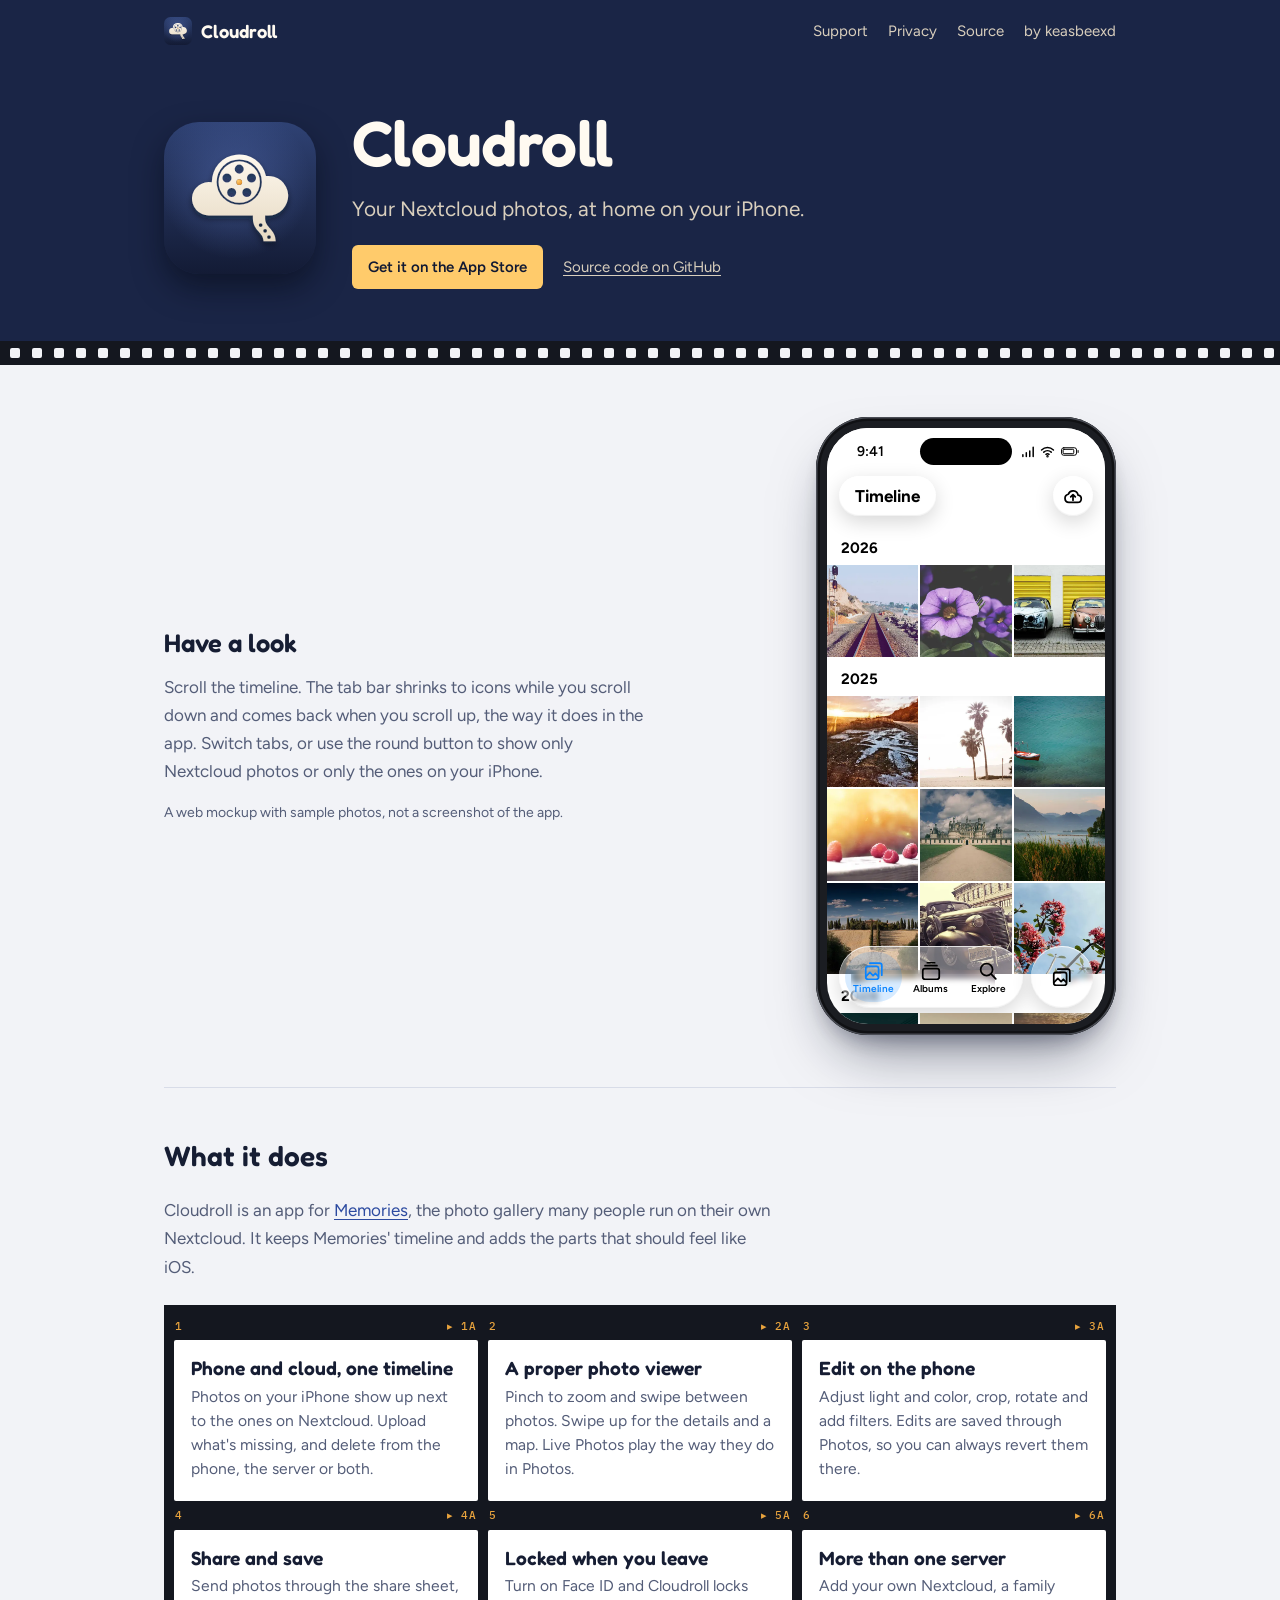
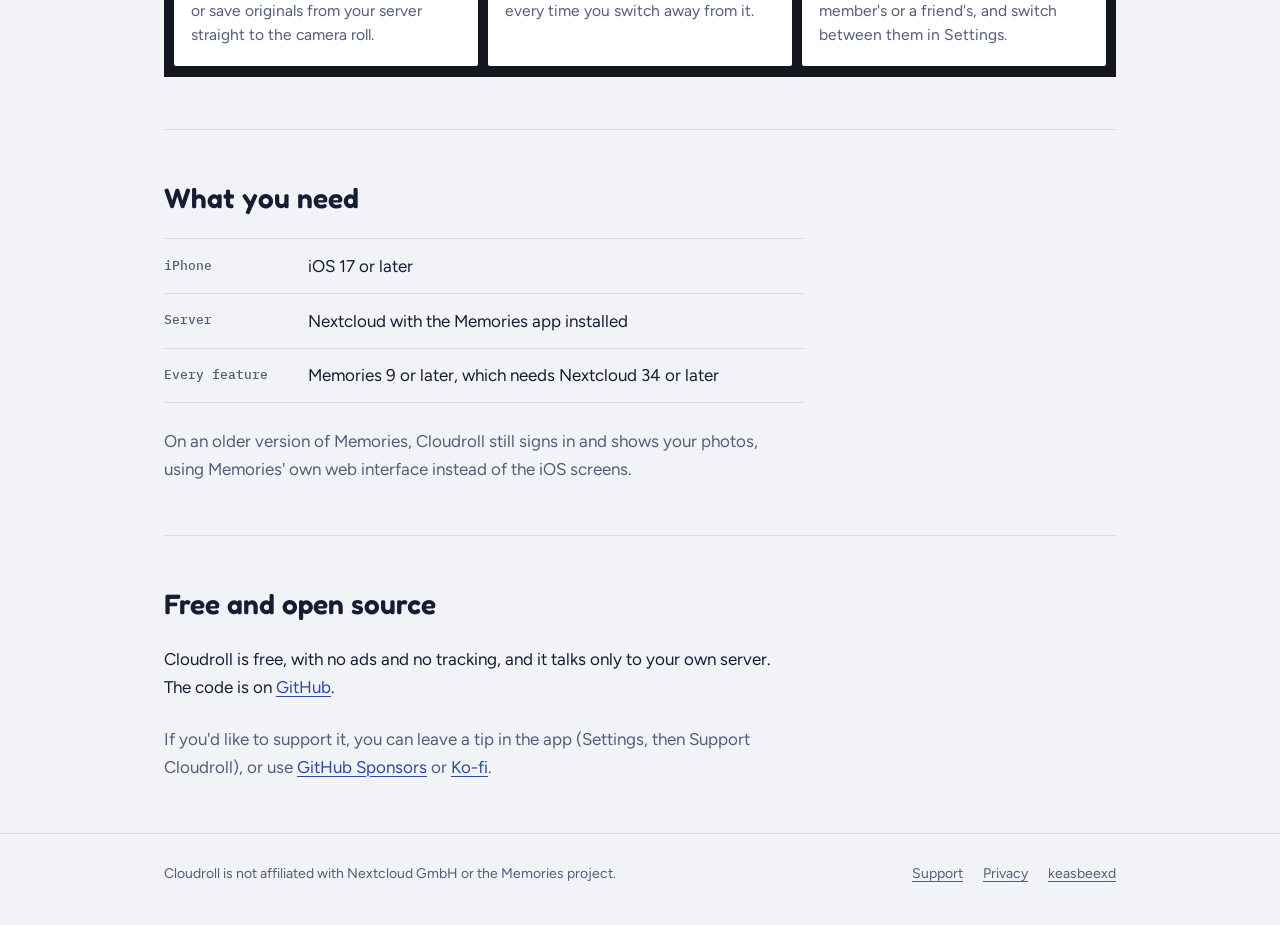
==== commit 7922239a: "Cloudroll is on the App Store: link, Smart App Banner, tip wording Co-Authored-By: Claude Opus 5.5 <" ====
--- a/cloudroll/index.html
+++ b/cloudroll/index.html
@@ -5,10 +5,11 @@
 <meta name="viewport" content="width=device-width, initial-scale=1, viewport-fit=cover">
 <title>Cloudroll</title>
 <meta name="description" content="Cloudroll is a free, open-source iPhone app for Memories, the photo gallery for Nextcloud.">
-<link rel="stylesheet" href="/cloudroll/cloudroll.css">
+<meta name="apple-itunes-app" content="app-id=6834525872">
+<link rel="stylesheet" href="/cloudroll/cloudroll.css?v=20261101">
 <link rel="icon" href="/assets/cloudroll-icon.svg" type="image/svg+xml">
 <link rel="preload" href="/assets/fonts/fredoka.woff2" as="font" type="font/woff2" crossorigin>
-<script src="/cloudroll/demo.js" defer></script>
+<script src="/cloudroll/demo.js?v=20261101" defer></script>
 </head>
 <body>
 <div class="band">
@@ -27,8 +28,8 @@
       <h1>Cloudroll</h1>
       <p class="lede">Your Nextcloud photos, at home on your iPhone.</p>
       <div class="row">
-        <a class="btn" href="https://github.com/keasbeexd/cloudroll">Follow on GitHub</a>
-        <span class="soon">In testing. Coming to the App Store.</span>
+        <a class="btn" href="https://apps.apple.com/us/app/cloudroll-for-memories/id6834525872">Get it on the App Store</a>
+        <a class="soon" href="https://github.com/keasbeexd/cloudroll">Source code on GitHub</a>
       </div>
     </div>
   </div>
@@ -50,7 +51,7 @@
             <span class="glass pill" data-glass><span class="title">Timeline</span></span>
             <button class="glass round" type="button" data-glass aria-label="Upload"><svg class="ico" aria-hidden="true"><use href="#i-upload"/></svg></button>
           </div>
-          <div class="scroller" tabindex="0" aria-label="Photos">
+          <div class="scroller" tabindex="0" role="region" aria-label="Photos">
             <div class="panel" data-panel="timeline">
               <section class="day"><h3>2026</h3><div class="grid"><span class="ph" data-src="phone"><img src="/cloudroll/demo/1015.webp" alt="" width="360" height="360" loading="lazy" decoding="async"></span><span class="ph" data-src="phone"><img src="/cloudroll/demo/1014.webp" alt="" width="360" height="360" loading="lazy" decoding="async"></span><span class="ph" data-src="both"><img src="/cloudroll/demo/1013.webp" alt="" width="360" height="360" loading="lazy" decoding="async"></span></div></section>
               <section class="day"><h3>2025</h3><div class="grid"><span class="ph" data-src="both"><img src="/cloudroll/demo/1012.webp" alt="" width="360" height="360" loading="lazy" decoding="async"></span><span class="ph" data-src="cloud"><img src="/cloudroll/demo/1011.webp" alt="" width="360" height="360" loading="lazy" decoding="async"></span><span class="ph" data-src="both"><img src="/cloudroll/demo/1010.webp" alt="" width="360" height="360" loading="lazy" decoding="async"></span><span class="ph" data-src="cloud"><img src="/cloudroll/demo/1009.webp" alt="" width="360" height="360" loading="lazy" decoding="async"></span><span class="ph" data-src="cloud"><img src="/cloudroll/demo/1008.webp" alt="" width="360" height="360" loading="lazy" decoding="async"></span><span class="ph" data-src="cloud"><img src="/cloudroll/demo/1007.webp" alt="" width="360" height="360" loading="lazy" decoding="async"></span><span class="ph" data-src="cloud"><img src="/cloudroll/demo/1006.webp" alt="" width="360" height="360" loading="lazy" decoding="async"></span><span class="ph" data-src="cloud"><img src="/cloudroll/demo/1005.webp" alt="" width="360" height="360" loading="lazy" decoding="async"></span><span class="ph" data-src="cloud"><img src="/cloudroll/demo/1004.webp" alt="" width="360" height="360" loading="lazy" decoding="async"></span></div></section>
@@ -180,7 +181,7 @@
   <section class="section free" aria-labelledby="free">
     <h2 id="free">Free and open source</h2>
     <p>Cloudroll is free, with no ads and no tracking, and it talks only to your own server. The code is on <a href="https://github.com/keasbeexd/cloudroll">GitHub</a>.</p>
-    <p>If you'd like to support it, you can leave a tip in the app once it's on the App Store, or use <a href="https://github.com/sponsors/keasbeexd">GitHub Sponsors</a> or <a href="https://ko-fi.com/keasbeexd">Ko-fi</a>.</p>
+    <p>If you'd like to support it, you can leave a tip in the app (Settings, then Support Cloudroll), or use <a href="https://github.com/sponsors/keasbeexd">GitHub Sponsors</a> or <a href="https://ko-fi.com/keasbeexd">Ko-fi</a>.</p>
   </section>
 </main>
 
--- a/cloudroll/cloudroll.css
+++ b/cloudroll/cloudroll.css
@@ -104,6 +104,7 @@
 .hero .lede { font-size: 1.3rem; line-height: 1.45; color: var(--cloud-dim); max-width: 31rem; }
 .hero .row { display: flex; flex-wrap: wrap; gap: 0.75rem 1.25rem; align-items: center; margin-top: 0.5rem; }
 .hero .soon { font-size: 0.9375rem; color: var(--cloud-dim); }
+.hero a.soon:hover { color: var(--cloud); }
 @media (max-width: 560px) { .hero { grid-template-columns: 1fr; } }
 
 .btn { display: inline-block; padding: 0.6rem 1rem; border-radius: 6px; font-weight: 600; font-size: 0.9375rem; text-decoration: none; background: var(--amber); color: var(--night-deep); }
